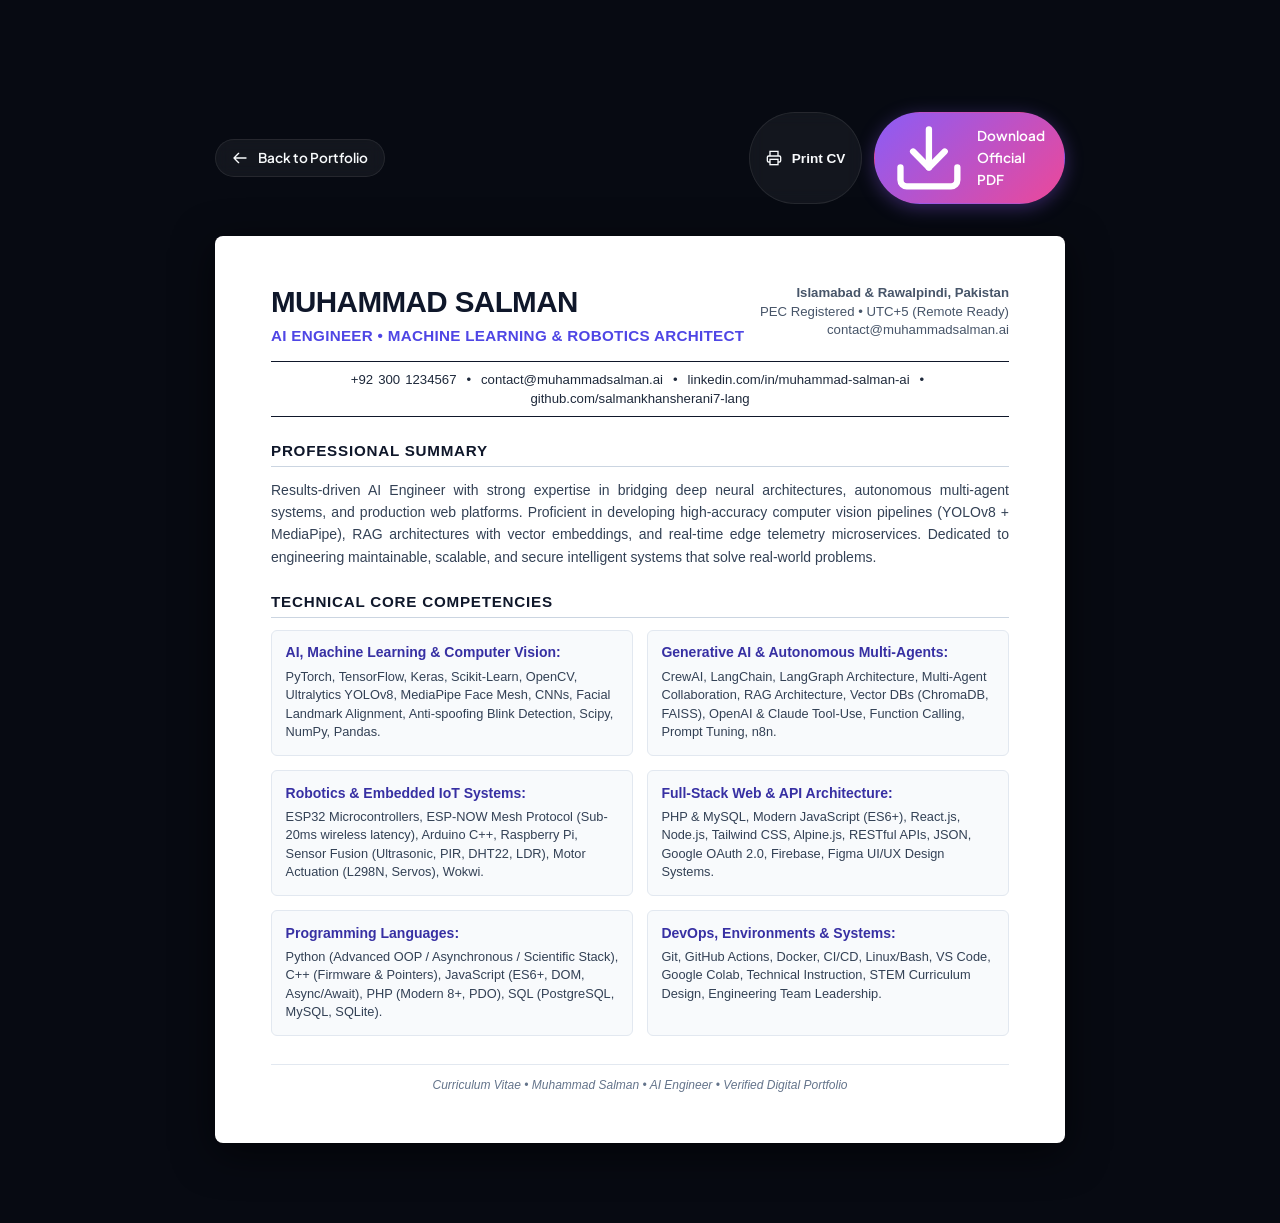
==== cv.html @ 9a52bf02 "feat: deploy static production build and enable GitHub Pages for muhammadsalman-portfolio" ====
<!DOCTYPE html>
<html lang="en">
<head>
  <meta charset="UTF-8">
  <meta name="viewport" content="width=device-width, initial-scale=1.0">
  <title>Curriculum Vitae • Muhammad Salman | AI Engineer</title>
  <meta name="description" content="Executive Curriculum Vitae of Muhammad Salman, AI Engineer specializing in Machine Learning, Generative AI Agents, and Embedded Robotics.">

  <!-- Favicon -->
  <link rel="icon" type="image/svg+xml" href="./assets/images/favicon.svg?v=1795289616">

  <!-- Google Fonts -->
  <link rel="preconnect" href="https://fonts.googleapis.com">
  <link rel="preconnect" href="https://fonts.gstatic.com" crossorigin>
  <link href="https://fonts.googleapis.com/css2?family=Plus+Jakarta+Sans:wght@400;500;600;700;800&family=JetBrains+Mono:wght@400;600&display=swap" rel="stylesheet">

  <!-- Stylesheets -->
  <link rel="stylesheet" href="./assets/css/main.css?v=1795289616">
  <link rel="stylesheet" href="./assets/css/components.css?v=1795289628">
  <link rel="stylesheet" href="./assets/css/cv.css?v=1795289616">
</head>
<body>
  <div class="cv-page-wrapper">
    <!-- Top Action Bar -->
    <div class="cv-actions-bar">
      <a href="./index.html#home" class="btn btn-secondary btn-sm">
        <svg width="16" height="16" fill="none" stroke="currentColor" stroke-width="2" viewBox="0 0 24 24">
          <path stroke-linecap="round" stroke-linejoin="round" d="M10 19l-7-7m0 0l7-7m-7 7h18"></path>
        </svg>
        <span>Back to Portfolio</span>
      </a>

      <div style="display: flex; gap: 0.75rem;">
        <button onclick="window.print()" class="btn btn-secondary btn-sm">
          <svg width="16" height="16" fill="none" stroke="currentColor" stroke-width="2" viewBox="0 0 24 24">
            <polyline points="6 9 6 2 18 2 18 9"></polyline>
            <path d="M6 18H4a2 2 0 0 1-2-2v-5a2 2 0 0 1 2-2h16a2 2 0 0 1 2 2v5a2 2 0 0 1-2 2h-2"></path>
            <rect width="12" height="8" x="6" y="14"></rect>
          </svg>
          <span>Print CV</span>
        </button>

        <a href="./assets/docs/Muhammad_Salman_CV.pdf?v=1795524690" download="Muhammad_Salman_CV.pdf" class="btn btn-primary btn-sm">
          <svg class="w-4 h-4" fill="none" stroke="currentColor" stroke-width="2" stroke-linecap="round" stroke-linejoin="round" viewBox="0 0 24 24"><path d="M21 15v4a2 2 0 0 1-2 2H5a2 2 0 0 1-2-2v-4"/><polyline points="7 10 12 15 17 10"/><line x1="12" x2="12" y1="15" y2="3"/></svg>          <span>Download Official PDF</span>
        </a>
      </div>
    </div>

    <!-- The ATS CV Document (Stops strictly at Programming Languages) -->
    <div class="cv-document">
      <!-- 1. Personal Header and Contact Details -->
      <div class="cv-header">
        <div>
          <h1 class="cv-header-name">MUHAMMAD SALMAN</h1>
          <div class="cv-header-role">AI ENGINEER • MACHINE LEARNING & ROBOTICS ARCHITECT</div>
        </div>
        <div class="cv-header-meta">
          <div><strong>Islamabad & Rawalpindi, Pakistan</strong></div>
          <div>PEC Registered • UTC+5 (Remote Ready)</div>
          <div>contact@muhammadsalman.ai</div>
        </div>
      </div>

      <!-- Contact Bar -->
      <div class="cv-contact-bar">
        +92 300 1234567 &nbsp;•&nbsp;
        contact@muhammadsalman.ai &nbsp;•&nbsp;
        linkedin.com/in/muhammad-salman-ai &nbsp;•&nbsp;
        github.com/salmankhansherani7-lang
      </div>

      <!-- 2. Professional Summary -->
      <div class="cv-section">
        <h2 class="cv-section-title">PROFESSIONAL SUMMARY</h2>
        <p class="cv-summary-text">
          Results-driven AI Engineer with strong expertise in bridging deep neural architectures, autonomous multi-agent systems, and production web platforms. Proficient in developing high-accuracy computer vision pipelines (YOLOv8 + MediaPipe), RAG architectures with vector embeddings, and real-time edge telemetry microservices. Dedicated to engineering maintainable, scalable, and secure intelligent systems that solve real-world problems.        </p>
      </div>

      <!-- 3. Technical Core Competencies (Sections 3 to 8, stopping strictly at Programming Languages) -->
      <div class="cv-section">
        <h2 class="cv-section-title">TECHNICAL CORE COMPETENCIES</h2>
        <div class="cv-competencies-grid">
          <!-- 4. AI, Machine Learning & Computer Vision -->
          <div class="cv-comp-card">
            <h3 class="cv-comp-title">AI, Machine Learning & Computer Vision:</h3>
            <p class="cv-comp-body">
              PyTorch, TensorFlow, Keras, Scikit-Learn, OpenCV, Ultralytics YOLOv8, MediaPipe Face Mesh, CNNs, Facial Landmark Alignment, Anti-spoofing Blink Detection, Scipy, NumPy, Pandas.
            </p>
          </div>

          <!-- 5. Generative AI & Autonomous Multi-Agents -->
          <div class="cv-comp-card">
            <h3 class="cv-comp-title">Generative AI & Autonomous Multi-Agents:</h3>
            <p class="cv-comp-body">
              CrewAI, LangChain, LangGraph Architecture, Multi-Agent Collaboration, RAG Architecture, Vector DBs (ChromaDB, FAISS), OpenAI & Claude Tool-Use, Function Calling, Prompt Tuning, n8n.
            </p>
          </div>

          <!-- 6. Robotics & Embedded IoT Systems -->
          <div class="cv-comp-card">
            <h3 class="cv-comp-title">Robotics & Embedded IoT Systems:</h3>
            <p class="cv-comp-body">
              ESP32 Microcontrollers, ESP-NOW Mesh Protocol (Sub-20ms wireless latency), Arduino C++, Raspberry Pi, Sensor Fusion (Ultrasonic, PIR, DHT22, LDR), Motor Actuation (L298N, Servos), Wokwi.
            </p>
          </div>

          <!-- 7. Full-Stack Web & API Architecture -->
          <div class="cv-comp-card">
            <h3 class="cv-comp-title">Full-Stack Web & API Architecture:</h3>
            <p class="cv-comp-body">
              PHP & MySQL, Modern JavaScript (ES6+), React.js, Node.js, Tailwind CSS, Alpine.js, RESTful APIs, JSON, Google OAuth 2.0, Firebase, Figma UI/UX Design Systems.
            </p>
          </div>

          <!-- 8. Programming Languages (FINAL SECTION - NO FURTHER SECTIONS) -->
          <div class="cv-comp-card">
            <h3 class="cv-comp-title">Programming Languages:</h3>
            <p class="cv-comp-body">
              Python (Advanced OOP / Asynchronous / Scientific Stack), C++ (Firmware & Pointers), JavaScript (ES6+, DOM, Async/Await), PHP (Modern 8+, PDO), SQL (PostgreSQL, MySQL, SQLite).
            </p>
          </div>

          <!-- DevOps & Systems Environment -->
          <div class="cv-comp-card">
            <h3 class="cv-comp-title">DevOps, Environments & Systems:</h3>
            <p class="cv-comp-body">
              Git, GitHub Actions, Docker, CI/CD, Linux/Bash, VS Code, Google Colab, Technical Instruction, STEM Curriculum Design, Engineering Team Leadership.
            </p>
          </div>
        </div>
      </div>

      <!-- CV Footer Notice -->
      <div class="cv-footer-notice">
        Curriculum Vitae • Muhammad Salman • AI Engineer • Verified Digital Portfolio
      </div>
    </div>
  </div>
</body>
</html>
---- assets/css/main.css ----
/**
 * Muhammad Salman - AI Engineer Portfolio
 * Main Stylesheet & Design System
 */

:root {
  /* Color Palette */
  --bg-dark: #070a12;
  --bg-surface: #0c1120;
  --bg-surface-elevated: #131b31;
  --bg-card: rgba(17, 24, 46, 0.72);
  --bg-card-hover: rgba(26, 36, 68, 0.85);

  --border-subtle: rgba(255, 255, 255, 0.08);
  --border-accent: rgba(139, 92, 246, 0.3);
  --border-glow: rgba(139, 92, 246, 0.5);

  --primary: #8b5cf6;
  --primary-light: #a78bfa;
  --primary-dark: #6d28d9;

  --accent-cyan: #06b6d4;
  --accent-cyan-light: #38bdf8;
  --accent-pink: #ec4899;
  --accent-emerald: #10b981;
  --accent-amber: #f59e0b;

  --text-main: #f8fafc;
  --text-muted: #94a3b8;
  --text-dim: #64748b;

  /* Gradients */
  --grad-primary: linear-gradient(135deg, #8b5cf6 0%, #ec4899 100%);
  --grad-cyan-purple: linear-gradient(135deg, #06b6d4 0%, #8b5cf6 100%);
  --grad-blue-violet: linear-gradient(135deg, #3b82f6 0%, #8b5cf6 100%);
  --grad-dark: linear-gradient(180deg, #070a12 0%, #0d1222 100%);
  --grad-card: linear-gradient(135deg, rgba(255, 255, 255, 0.05) 0%, rgba(255, 255, 255, 0.01) 100%);

  /* Shadows & Glows */
  --shadow-sm: 0 2px 8px rgba(0, 0, 0, 0.3);
  --shadow-md: 0 8px 24px rgba(0, 0, 0, 0.4);
  --shadow-lg: 0 16px 40px rgba(0, 0, 0, 0.6);
  --glow-purple: 0 0 30px rgba(139, 92, 246, 0.25);
  --glow-cyan: 0 0 30px rgba(6, 182, 212, 0.25);

  /* Layout */
  --container-max: 1240px;
  --header-height: 80px;
  --radius-sm: 8px;
  --radius-md: 14px;
  --radius-lg: 22px;
  --radius-full: 9999px;
  --transition: all 0.25s cubic-bezier(0.16, 1, 0.3, 1);
}

/* Base Reset */
*, *::before, *::after {
  box-sizing: border-box;
  margin: 0;
  padding: 0;
}

html {
  scroll-behavior: smooth;
  font-size: 16px;
  background-color: var(--bg-dark);
  color: var(--text-main);
  font-family: 'Plus Jakarta Sans', -apple-system, BlinkMacSystemFont, 'Segoe UI', Roboto, sans-serif;
  overflow-x: hidden;
}

body {
  background-color: var(--bg-dark);
  min-height: 100vh;
  line-height: 1.6;
  position: relative;
  overflow-x: hidden;
  color: var(--text-main);
}

/* Scrollbar */
::-webkit-scrollbar {
  width: 8px;
}
::-webkit-scrollbar-track {
  background: var(--bg-dark);
}
::-webkit-scrollbar-thumb {
  background: #1e293b;
  border-radius: 4px;
}
::-webkit-scrollbar-thumb:hover {
  background: var(--primary);
}

/* Background Neural Canvas */
#network-canvas {
  position: fixed;
  top: 0;
  left: 0;
  width: 100%;
  height: 100%;
  z-index: 0;
  pointer-events: none;
  opacity: 0.65;
}

/* Main Container Wrapper */
.main-wrapper {
  position: relative;
  z-index: 1;
}

.container {
  width: 100%;
  max-width: var(--container-max);
  margin: 0 auto;
  padding: 0 1.5rem;
}

/* Typography Helpers */
h1, h2, h3, h4, h5, h6 {
  color: var(--text-main);
  font-weight: 700;
  line-height: 1.25;
}

a {
  color: inherit;
  text-decoration: none;
  transition: var(--transition);
}

img {
  max-width: 100%;
  height: auto;
  display: block;
}

.gradient-text {
  background: var(--grad-primary);
  -webkit-background-clip: text;
  -webkit-text-fill-color: transparent;
  display: inline-block;
}

.gradient-text-cyan {
  background: var(--grad-cyan-purple);
  -webkit-background-clip: text;
  -webkit-text-fill-color: transparent;
  display: inline-block;
}

/* Section Header Component */
.section-header {
  text-align: center;
  max-width: 720px;
  margin: 0 auto 3.5rem;
}

.section-badge {
  display: inline-flex;
  align-items: center;
  gap: 0.5rem;
  padding: 0.35rem 0.9rem;
  border-radius: var(--radius-full);
  background: rgba(139, 92, 246, 0.12);
  border: 1px solid rgba(139, 92, 246, 0.3);
  color: var(--primary-light);
  font-size: 0.825rem;
  font-weight: 600;
  text-transform: uppercase;
  letter-spacing: 0.06em;
  margin-bottom: 1rem;
}

.section-title {
  font-size: 2.5rem;
  letter-spacing: -0.02em;
  margin-bottom: 1rem;
}

.section-subtitle {
  color: var(--text-muted);
  font-size: 1.05rem;
  line-height: 1.6;
}

/* Section Common Spacing */
.site-section {
  padding: 6.5rem 0;
  position: relative;
}

.site-section::after {
  content: '';
  position: absolute;
  bottom: 0;
  left: 10%;
  right: 10%;
  height: 1px;
  background: radial-gradient(circle, rgba(139, 92, 246, 0.25) 0%, rgba(255, 255, 255, 0.02) 70%, transparent 100%);
}

/* Responsive Utilities */
@media (max-width: 992px) {
  .section-title {
    font-size: 2.15rem;
  }
  .site-section {
    padding: 4.5rem 0;
  }
}

@media (max-width: 768px) {
  .section-title {
    font-size: 1.85rem;
  }
  .site-section {
    padding: 3.5rem 0;
  }
  .container {
    padding: 0 1.25rem;
  }
}
---- assets/css/components.css ----
/**
 * Muhammad Salman - AI Engineer Portfolio
 * Components Stylesheet
 */

/* ==========================================================================
   1. NAVIGATION & HEADER
   ========================================================================== */
.site-header {
  position: fixed;
  top: 0;
  left: 0;
  width: 100%;
  height: var(--header-height);
  z-index: 1000;
  transition: var(--transition);
  background: rgba(7, 10, 18, 0.7);
  backdrop-filter: blur(16px);
  -webkit-backdrop-filter: blur(16px);
  border-bottom: 1px solid var(--border-subtle);
}

.site-header.scrolled {
  background: rgba(7, 10, 18, 0.92);
  border-bottom-color: rgba(139, 92, 246, 0.2);
  box-shadow: 0 4px 20px rgba(0, 0, 0, 0.4);
}

.nav-container {
  display: flex;
  align-items: center;
  justify-content: space-between;
  height: 100%;
}

.nav-brand {
  display: flex;
  align-items: center;
  gap: 0.85rem;
}

.brand-avatar {
  width: 42px;
  height: 42px;
  border-radius: 50%;
  border: 2px solid var(--primary);
  box-shadow: 0 0 14px rgba(139, 92, 246, 0.4);
  object-fit: cover;
}

.brand-text {
  display: flex;
  flex-direction: column;
}

.brand-name {
  font-size: 1.15rem;
  font-weight: 700;
  color: var(--text-main);
  letter-spacing: -0.01em;
}

.brand-role {
  font-size: 0.75rem;
  color: var(--accent-cyan-light);
  font-family: monospace;
  font-weight: 600;
}

.nav-menu {
  display: flex;
  align-items: center;
  gap: 1.85rem;
  list-style: none;
}

.nav-link {
  font-size: 0.925rem;
  font-weight: 500;
  color: var(--text-muted);
  position: relative;
  padding: 0.4rem 0;
}

.nav-link:hover,
.nav-link.active {
  color: #ffffff;
}

.nav-link::after {
  content: '';
  position: absolute;
  bottom: 0;
  left: 0;
  width: 0;
  height: 2px;
  background: var(--grad-primary);
  transition: var(--transition);
  border-radius: 2px;
}

.nav-link:hover::after,
.nav-link.active::after {
  width: 100%;
}

.nav-actions {
  display: flex;
  align-items: center;
  gap: 1rem;
}

.nav-cv-btn {
  display: inline-flex;
  align-items: center;
  gap: 0.45rem;
  padding: 0.45rem 1.1rem;
  border-radius: var(--radius-full);
  background: rgba(139, 92, 246, 0.15);
  border: 1px solid var(--primary);
  color: #ffffff;
  font-size: 0.875rem;
  font-weight: 600;
  box-shadow: 0 0 15px rgba(139, 92, 246, 0.2);
}

.nav-cv-btn:hover {
  background: var(--primary);
  box-shadow: 0 0 20px rgba(139, 92, 246, 0.5);
  transform: translateY(-1px);
}

.nav-toggle {
  display: none;
  background: none;
  border: none;
  color: var(--text-main);
  cursor: pointer;
  padding: 0.5rem;
}

/* ==========================================================================
   2. BUTTONS & PILLS
   ========================================================================== */
.btn {
  display: inline-flex;
  align-items: center;
  justify-content: center;
  gap: 0.6rem;
  font-size: 0.95rem;
  font-weight: 600;
  padding: 0.75rem 1.6rem;
  border-radius: var(--radius-full);
  cursor: pointer;
  border: 1px solid transparent;
  transition: var(--transition);
  text-decoration: none;
}

.btn-primary {
  background: var(--grad-primary);
  color: #ffffff;
  box-shadow: 0 4px 18px rgba(139, 92, 246, 0.35);
}

.btn-primary:hover {
  box-shadow: 0 6px 26px rgba(236, 72, 153, 0.5);
  transform: translateY(-2px);
}

.btn-secondary {
  background: rgba(255, 255, 255, 0.05);
  border: 1px solid var(--border-subtle);
  color: var(--text-main);
  backdrop-filter: blur(8px);
}

.btn-secondary:hover {
  background: rgba(255, 255, 255, 0.1);
  border-color: rgba(255, 255, 255, 0.2);
  color: #ffffff;
  transform: translateY(-2px);
}

.btn-outline {
  background: transparent;
  border: 1px solid var(--border-accent);
  color: var(--primary-light);
}

.btn-outline:hover {
  background: rgba(139, 92, 246, 0.15);
  border-color: var(--primary);
  color: #ffffff;
  transform: translateY(-2px);
}

.btn-sm {
  font-size: 0.85rem;
  padding: 0.45rem 1rem;
}

/* ==========================================================================
   3. GLASSMORPHISM CARDS
   ========================================================================== */
.glass-card {
  background: var(--bg-card);
  backdrop-filter: blur(16px);
  -webkit-backdrop-filter: blur(16px);
  border: 1px solid var(--border-subtle);
  border-radius: var(--radius-lg);
  box-shadow: var(--shadow-md);
  position: relative;
  overflow: hidden;
  transition: var(--transition);
}

.glass-card::before {
  content: '';
  position: absolute;
  top: 0;
  left: 0;
  right: 0;
  height: 1px;
  background: linear-gradient(90deg, transparent, rgba(255, 255, 255, 0.15), transparent);
}

.glass-card-hover:hover {
  background: var(--bg-card-hover);
  border-color: var(--border-accent);
  transform: translateY(-4px);
  box-shadow: 0 12px 30px rgba(0, 0, 0, 0.5), var(--glow-purple);
}

/* ==========================================================================
   4. HERO SECTION
   ========================================================================== */
.hero-section {
  min-height: 100vh;
  padding-top: calc(var(--header-height) + 2rem);
  padding-bottom: 5rem;
  display: flex;
  align-items: center;
  position: relative;
}

.hero-grid {
  display: grid;
  grid-template-columns: 1.15fr 0.85fr;
  gap: 3.5rem;
  align-items: center;
}

.hero-status-pill {
  display: inline-flex;
  align-items: center;
  gap: 0.5rem;
  padding: 0.4rem 1rem;
  border-radius: var(--radius-full);
  background: rgba(16, 185, 129, 0.1);
  border: 1px solid rgba(16, 185, 129, 0.25);
  color: #34d399;
  font-size: 0.85rem;
  font-weight: 600;
  margin-bottom: 1.5rem;
}

.status-dot-pulse {
  width: 8px;
  height: 8px;
  border-radius: 50%;
  background: #10b981;
  box-shadow: 0 0 10px #10b981;
  animation: pulseGreen 2s infinite;
}

@keyframes pulseGreen {
  0% { transform: scale(0.95); box-shadow: 0 0 0 0 rgba(16, 185, 129, 0.7); }
  70% { transform: scale(1); box-shadow: 0 0 0 8px rgba(16, 185, 129, 0); }
  100% { transform: scale(0.95); box-shadow: 0 0 0 0 rgba(16, 185, 129, 0); }
}

.hero-name {
  font-size: 3.75rem;
  font-weight: 800;
  letter-spacing: -0.03em;
  line-height: 1.1;
  margin-bottom: 0.8rem;
}

.hero-typed-wrapper {
  display: flex;
  align-items: center;
  gap: 0.4rem;
  font-size: 1.75rem;
  font-weight: 700;
  color: var(--primary-light);
  min-height: 2.4rem;
  margin-bottom: 1.25rem;
}

.typed-cursor {
  display: inline-block;
  width: 3px;
  height: 1.5rem;
  background: var(--accent-pink);
  animation: blink 1s infinite;
}

@keyframes blink {
  0%, 100% { opacity: 1; }
  50% { opacity: 0; }
}

.hero-bio {
  color: var(--text-muted);
  font-size: 1.1rem;
  line-height: 1.7;
  margin-bottom: 2rem;
  max-width: 600px;
}

.hero-socials {
  display: flex;
  align-items: center;
  gap: 1rem;
  margin-bottom: 2.25rem;
}

.social-icon-btn {
  width: 42px;
  height: 42px;
  border-radius: var(--radius-sm);
  background: rgba(255, 255, 255, 0.04);
  border: 1px solid var(--border-subtle);
  display: flex;
  align-items: center;
  justify-content: center;
  color: var(--text-muted);
  transition: var(--transition);
}

.social-icon-btn:hover {
  background: rgba(139, 92, 246, 0.2);
  border-color: var(--primary);
  color: #ffffff;
  transform: translateY(-3px);
  box-shadow: 0 6px 16px rgba(139, 92, 246, 0.3);
}

.hero-buttons {
  display: flex;
  align-items: center;
  flex-wrap: wrap;
  gap: 1rem;
}

/* Hero Right: Avatar Frame & Orbiting Tech Tags */
.hero-avatar-area {
  display: flex;
  flex-direction: column;
  align-items: center;
  justify-content: center;
  position: relative;
}

.hero-avatar-wrapper {
  position: relative;
  width: 320px;
  height: 320px;
  border-radius: 50%;
  padding: 8px;
  background: linear-gradient(135deg, #8b5cf6, #ec4899, #06b6d4);
  box-shadow: 0 0 50px rgba(139, 92, 246, 0.35);
  animation: rotateGrad 12s linear infinite;
}

@keyframes rotateGrad {
  0% { filter: hue-rotate(0deg); }
  100% { filter: hue-rotate(360deg); }
}

.hero-avatar-inner {
  width: 100%;
  height: 100%;
  border-radius: 50%;
  overflow: hidden;
  background: var(--bg-dark);
  position: relative;
}

.hero-avatar-img {
  width: 100%;
  height: 100%;
  object-fit: cover;
  transition: transform 0.5s ease;
}

.hero-avatar-wrapper:hover .hero-avatar-img {
  transform: scale(1.05);
}

/* Floating Tech Pills Orbiting Avatar */
.floating-tag {
  position: absolute;
  display: flex;
  align-items: center;
  gap: 0.65rem;
  padding: 0.55rem 1rem;
  border-radius: var(--radius-full);
  background: rgba(15, 23, 42, 0.88);
  backdrop-filter: blur(12px);
  border: 1px solid var(--border-subtle);
  box-shadow: 0 8px 24px rgba(0, 0, 0, 0.4);
  z-index: 2;
  transition: var(--transition);
  animation: floatAnim 4s ease-in-out infinite alternate;
}

.floating-tag:hover {
  transform: scale(1.08) translateY(-4px);
  border-color: var(--primary);
  box-shadow: 0 12px 28px rgba(139, 92, 246, 0.4);
}

.floating-tag.tag-top-left {
  top: 10px;
  left: -20px;
  animation-delay: 0s;
}

.floating-tag.tag-top-right {
  top: 25px;
  right: -30px;
  animation-delay: 1s;
}

.floating-tag.tag-bottom-left {
  bottom: 25px;
  left: -25px;
  animation-delay: 2s;
}

.floating-tag.tag-bottom-right {
  bottom: 10px;
  right: -20px;
  animation-delay: 1.5s;
}

@keyframes floatAnim {
  0% { transform: translateY(0); }
  100% { transform: translateY(-8px); }
}

.tag-badge {
  font-size: 0.7rem;
  font-weight: 700;
  text-transform: uppercase;
  padding: 0.15rem 0.5rem;
  border-radius: 4px;
}

.tag-badge.ai-ml { background: rgba(139, 92, 246, 0.2); color: #c084fc; border: 1px solid rgba(139, 92, 246, 0.4); }
.tag-badge.hardware { background: rgba(245, 158, 11, 0.2); color: #fbbf24; border: 1px solid rgba(245, 158, 11, 0.4); }
.tag-badge.full-stack { background: rgba(6, 182, 212, 0.2); color: #38bdf8; border: 1px solid rgba(6, 182, 212, 0.4); }
.tag-badge.gen-ai { background: rgba(236, 72, 153, 0.2); color: #f472b6; border: 1px solid rgba(236, 72, 153, 0.4); }

.tag-title {
  font-size: 0.825rem;
  font-weight: 600;
  color: var(--text-main);
}

/* Hero Stats Grid (Below Avatar / Hero) */
.hero-stats-grid {
  display: grid;
  grid-template-columns: repeat(2, 1fr);
  gap: 1.25rem;
  margin-top: 2.5rem;
  width: 100%;
}

.hero-stat-card {
  background: var(--bg-card);
  backdrop-filter: blur(14px);
  border: 1px solid var(--border-subtle);
  border-radius: var(--radius-md);
  padding: 1.25rem 1rem;
  text-align: center;
  transition: var(--transition);
}

.hero-stat-card:hover {
  background: var(--bg-card-hover);
  border-color: var(--border-accent);
  transform: translateY(-3px);
  box-shadow: 0 8px 24px rgba(0, 0, 0, 0.4), var(--glow-purple);
}

.stat-number {
  font-size: 2rem;
  font-weight: 800;
  background: var(--grad-primary);
  -webkit-background-clip: text;
  -webkit-text-fill-color: transparent;
  line-height: 1.1;
  margin-bottom: 0.35rem;
}

.stat-label {
  font-size: 0.75rem;
  font-weight: 600;
  text-transform: uppercase;
  color: var(--text-muted);
  letter-spacing: 0.05em;
}

/* ==========================================================================
   5. ABOUT SECTION (Inspired by Screenshot 2)
   ========================================================================== */
.about-grid {
  display: grid;
  grid-template-columns: 380px 1fr;
  gap: 3.5rem;
  align-items: start;
}

.about-card {
  padding: 1.75rem;
  text-align: center;
}

.about-card-photo-wrapper {
  width: 100%;
  height: 240px;
  border-radius: var(--radius-md);
  overflow: hidden;
  margin-bottom: 1.5rem;
  border: 2px solid rgba(139, 92, 246, 0.4);
  position: relative;
}

.about-card-photo {
  width: 100%;
  height: 100%;
  object-fit: cover;
}

.about-card-name-overlay {
  position: absolute;
  bottom: 0;
  left: 0;
  right: 0;
  padding: 1rem 0.5rem 0.5rem;
  background: linear-gradient(0deg, rgba(7, 10, 18, 0.95) 0%, transparent 100%);
}

.about-card-role-title {
  font-size: 0.75rem;
  text-transform: uppercase;
  letter-spacing: 0.06em;
  color: var(--primary-light);
  font-weight: 700;
}

.about-card-name {
  font-size: 1.35rem;
  font-weight: 800;
  color: #ffffff;
}

.about-pills-row {
  display: grid;
  grid-template-columns: 1fr 1fr;
  gap: 0.75rem;
  margin-bottom: 1.25rem;
}

.about-pill-box {
  background: rgba(255, 255, 255, 0.03);
  border: 1px solid var(--border-subtle);
  border-radius: var(--radius-sm);
  padding: 0.65rem 0.5rem;
  text-align: center;
}

.about-pill-label {
  font-size: 0.7rem;
  color: var(--text-dim);
  text-transform: uppercase;
  margin-bottom: 0.2rem;
}

.about-pill-val {
  font-size: 0.85rem;
  font-weight: 700;
  color: var(--primary-light);
}

.about-pill-val.open {
  color: #34d399;
}

.about-info-list {
  display: flex;
  flex-direction: column;
  gap: 0.75rem;
  text-align: left;
  margin-bottom: 1.5rem;
}

.about-info-item {
  display: flex;
  justify-content: space-between;
  align-items: center;
  padding: 0.7rem 0.9rem;
  border-radius: var(--radius-sm);
  background: rgba(255, 255, 255, 0.02);
  border: 1px solid var(--border-subtle);
  font-size: 0.85rem;
}

.about-info-key {
  color: var(--text-muted);
  font-weight: 500;
}

.about-info-value {
  color: var(--text-main);
  font-weight: 600;
  text-align: right;
}

.about-cv-action-btn {
  width: 100%;
  display: flex;
  align-items: center;
  justify-content: center;
  gap: 0.5rem;
  padding: 0.8rem 1rem;
  border-radius: var(--radius-md);
  background: rgba(139, 92, 246, 0.15);
  border: 1px solid var(--primary);
  color: #ffffff;
  font-weight: 600;
  font-size: 0.9rem;
  transition: var(--transition);
}

.about-cv-action-btn:hover {
  background: var(--primary);
  box-shadow: 0 0 20px rgba(139, 92, 246, 0.4);
}

/* About Right Narrative */
.about-narrative {
  display: flex;
  flex-direction: column;
  gap: 1.5rem;
}

.about-lead {
  font-size: 1.25rem;
  font-weight: 600;
  color: #ffffff;
  line-height: 1.6;
}

.about-desc {
  color: var(--text-muted);
  font-size: 1.025rem;
  line-height: 1.8;
}

.about-highlights-grid {
  display: grid;
  grid-template-columns: repeat(2, 1fr);
  gap: 1.25rem;
  margin-top: 1rem;
}

.about-highlight-card {
  padding: 1.25rem;
  display: flex;
  align-items: flex-start;
  gap: 1rem;
}

.highlight-icon-wrap {
  width: 44px;
  height: 44px;
  border-radius: var(--radius-sm);
  background: rgba(139, 92, 246, 0.15);
  color: var(--primary-light);
  display: flex;
  align-items: center;
  justify-content: center;
  flex-shrink: 0;
}

.highlight-title {
  font-size: 1rem;
  font-weight: 700;
  margin-bottom: 0.35rem;
}

.highlight-desc {
  font-size: 0.85rem;
  color: var(--text-muted);
  line-height: 1.5;
}

/* ==========================================================================
   6. SKILLS SECTION (Inspired by Screenshot 3)
   ========================================================================== */
.skills-grid {
  display: grid;
  grid-template-columns: repeat(3, 1fr);
  gap: 1.75rem;
}

.skill-category-card {
  padding: 1.75rem;
  display: flex;
  flex-direction: column;
}

.category-card-header {
  display: flex;
  align-items: center;
  justify-content: space-between;
  margin-bottom: 1.5rem;
  padding-bottom: 1.25rem;
  border-bottom: 1px solid var(--border-subtle);
}

.cat-header-left {
  display: flex;
  align-items: center;
  gap: 0.85rem;
}

.cat-icon-wrap {
  width: 48px;
  height: 48px;
  border-radius: var(--radius-md);
  display: flex;
  align-items: center;
  justify-content: center;
}

.cat-icon-wrap.ai-ml { background: rgba(139, 92, 246, 0.18); color: #c084fc; }
.cat-icon-wrap.gen-ai { background: rgba(236, 72, 153, 0.18); color: #f472b6; }
.cat-icon-wrap.robotics { background: rgba(245, 158, 11, 0.18); color: #fbbf24; }
.cat-icon-wrap.web { background: rgba(6, 182, 212, 0.18); color: #38bdf8; }
.cat-icon-wrap.prog { background: rgba(59, 130, 246, 0.18); color: #60a5fa; }
.cat-icon-wrap.devops { background: rgba(16, 185, 129, 0.18); color: #34d399; }

.cat-title-block h3 {
  font-size: 1.1rem;
  font-weight: 700;
  margin-bottom: 0.2rem;
}

.cat-status-badge {
  font-size: 0.725rem;
  font-weight: 600;
  color: var(--accent-cyan-light);
  display: flex;
  align-items: center;
  gap: 0.35rem;
}

.cat-count-badge {
  padding: 0.25rem 0.65rem;
  border-radius: var(--radius-full);
  background: rgba(255, 255, 255, 0.05);
  border: 1px solid var(--border-subtle);
  font-size: 0.75rem;
  font-weight: 600;
  color: var(--text-muted);
}

.category-skills-list {
  display: flex;
  flex-direction: column;
  gap: 0.85rem;
}

.skill-row {
  display: flex;
  align-items: center;
  justify-content: space-between;
  padding: 0.75rem 0.9rem;
  background: rgba(255, 255, 255, 0.02);
  border: 1px solid rgba(255, 255, 255, 0.04);
  border-radius: var(--radius-sm);
  transition: var(--transition);
}

.skill-row:hover {
  background: rgba(255, 255, 255, 0.06);
  border-color: rgba(139, 92, 246, 0.25);
  transform: translateX(4px);
}

.skill-meta {
  display: flex;
  flex-direction: column;
  gap: 0.15rem;
}

.skill-name {
  font-size: 0.885rem;
  font-weight: 600;
  color: var(--text-main);
}

.skill-desc {
  font-size: 0.725rem;
  color: var(--text-dim);
}

.skill-pill {
  font-size: 0.725rem;
  font-weight: 700;
  padding: 0.25rem 0.65rem;
  border-radius: var(--radius-full);
  text-transform: capitalize;
}

.skill-pill.mastery { background: rgba(59, 130, 246, 0.15); color: #60a5fa; border: 1px solid rgba(59, 130, 246, 0.3); }
.skill-pill.expert { background: rgba(139, 92, 246, 0.15); color: #c084fc; border: 1px solid rgba(139, 92, 246, 0.3); }
.skill-pill.production { background: rgba(16, 185, 129, 0.15); color: #34d399; border: 1px solid rgba(16, 185, 129, 0.3); }
.skill-pill.advanced { background: rgba(245, 158, 11, 0.15); color: #fbbf24; border: 1px solid rgba(245, 158, 11, 0.3); }
.skill-pill.firmware-pro { background: rgba(6, 182, 212, 0.15); color: #38bdf8; border: 1px solid rgba(6, 182, 212, 0.3); }
.skill-pill.core-expert { background: rgba(236, 72, 153, 0.15); color: #f472b6; border: 1px solid rgba(236, 72, 153, 0.3); }
.skill-pill.backend-pro { background: rgba(168, 85, 247, 0.15); color: #d8b4fe; border: 1px solid rgba(168, 85, 247, 0.3); }
.skill-pill.cloud-ready { background: rgba(249, 115, 22, 0.15); color: #fb923c; border: 1px solid rgba(249, 115, 22, 0.3); }

/* ==========================================================================
   7. PORTFOLIO SECTION (Inspired by Screenshot 5)
   ========================================================================== */
.portfolio-filters {
  display: flex;
  align-items: center;
  justify-content: center;
  flex-wrap: wrap;
  gap: 0.75rem;
  margin-bottom: 3rem;
}

.filter-btn {
  padding: 0.55rem 1.25rem;
  border-radius: var(--radius-full);
  background: rgba(255, 255, 255, 0.04);
  border: 1px solid var(--border-subtle);
  color: var(--text-muted);
  font-size: 0.875rem;
  font-weight: 600;
  cursor: pointer;
  transition: var(--transition);
}

.filter-btn:hover {
  color: #ffffff;
  background: rgba(255, 255, 255, 0.08);
}

.filter-btn.active {
  background: var(--grad-primary);
  border-color: transparent;
  color: #ffffff;
  box-shadow: 0 4px 18px rgba(139, 92, 246, 0.35);
}

.projects-grid {
  display: grid;
  grid-template-columns: repeat(4, 1fr);
  gap: 1.5rem;
}

.project-card {
  display: flex;
  flex-direction: column;
  overflow: hidden;
  height: 100%;
}

.project-thumbnail-wrapper {
  position: relative;
  width: 100%;
  height: 180px;
  overflow: hidden;
  background: #090d16;
}

.project-thumbnail {
  width: 100%;
  height: 100%;
  object-fit: cover;
  transition: transform 0.4s ease;
}

.project-card:hover .project-thumbnail {
  transform: scale(1.06);
}

.project-badge-overlay {
  position: absolute;
  top: 12px;
  left: 12px;
  padding: 0.25rem 0.65rem;
  border-radius: 4px;
  background: rgba(15, 23, 42, 0.85);
  backdrop-filter: blur(8px);
  border: 1px solid rgba(255, 255, 255, 0.1);
  font-size: 0.65rem;
  font-weight: 800;
  text-transform: uppercase;
  letter-spacing: 0.06em;
  color: var(--primary-light);
}

.project-content {
  padding: 1.25rem;
  display: flex;
  flex-direction: column;
  flex-grow: 1;
}

.project-title {
  font-size: 1.05rem;
  font-weight: 700;
  margin-bottom: 0.6rem;
  color: #ffffff;
  line-height: 1.35;
}

.project-desc {
  font-size: 0.825rem;
  color: var(--text-muted);
  line-height: 1.55;
  margin-bottom: 1rem;
  flex-grow: 1;
}

.project-tags {
  display: flex;
  flex-wrap: wrap;
  gap: 0.4rem;
  margin-bottom: 1.25rem;
}

.tag-pill {
  font-size: 0.7rem;
  font-weight: 600;
  padding: 0.18rem 0.5rem;
  border-radius: 4px;
  background: rgba(139, 92, 246, 0.12);
  color: var(--primary-light);
  border: 1px solid rgba(139, 92, 246, 0.25);
}

.project-footer {
  display: flex;
  align-items: center;
  justify-content: space-between;
  padding-top: 0.85rem;
  border-top: 1px solid var(--border-subtle);
  margin-top: auto;
}

.project-domain {
  font-size: 0.75rem;
  color: var(--text-dim);
  font-weight: 500;
}

.project-details-btn {
  display: inline-flex;
  align-items: center;
  gap: 0.35rem;
  font-size: 0.8rem;
  font-weight: 600;
  color: #ffffff;
  padding: 0.35rem 0.75rem;
  border-radius: var(--radius-sm);
  background: var(--primary);
  border: none;
  cursor: pointer;
  transition: var(--transition);
}

.project-details-btn:hover {
  background: var(--primary-light);
  transform: translateX(2px);
}

/* ==========================================================================
   8. EXPERIENCE & TIMELINE
   ========================================================================== */
.experience-layout {
  display: grid;
  grid-template-columns: 1fr 1fr;
  gap: 3.5rem;
}

.timeline {
  position: relative;
  padding-left: 2rem;
}

.timeline::before {
  content: '';
  position: absolute;
  top: 8px;
  bottom: 8px;
  left: 6px;
  width: 2px;
  background: linear-gradient(180deg, var(--primary) 0%, rgba(255, 255, 255, 0.05) 100%);
}

.timeline-item {
  position: relative;
  margin-bottom: 2.5rem;
}

.timeline-item:last-child {
  margin-bottom: 0;
}

.timeline-dot {
  position: absolute;
  top: 6px;
  left: -2rem;
  width: 14px;
  height: 14px;
  border-radius: 50%;
  background: var(--primary);
  border: 3px solid var(--bg-dark);
  box-shadow: 0 0 10px var(--primary);
}

.timeline-content {
  padding: 1.5rem;
}

.timeline-header {
  display: flex;
  justify-content: space-between;
  align-items: flex-start;
  flex-wrap: wrap;
  gap: 0.5rem;
  margin-bottom: 0.75rem;
}

.timeline-role {
  font-size: 1.15rem;
  font-weight: 700;
  color: #ffffff;
}

.timeline-company {
  font-size: 0.9rem;
  color: var(--accent-cyan-light);
  font-weight: 600;
}

.timeline-date-chip {
  font-size: 0.75rem;
  font-weight: 600;
  padding: 0.2rem 0.6rem;
  border-radius: var(--radius-full);
  background: rgba(139, 92, 246, 0.15);
  color: var(--primary-light);
  border: 1px solid rgba(139, 92, 246, 0.3);
}

.timeline-desc {
  font-size: 0.885rem;
  color: var(--text-muted);
  line-height: 1.6;
  margin-bottom: 1rem;
}

.timeline-stack {
  display: flex;
  flex-wrap: wrap;
  gap: 0.4rem;
}

/* ==========================================================================
   9. CERTIFICATIONS & SERVICES
   ========================================================================== */
.certifications-grid {
  display: grid;
  grid-template-columns: repeat(3, 1fr);
  gap: 1.5rem;
}

.cert-card {
  padding: 1.5rem;
  display: flex;
  flex-direction: column;
}

.cert-header {
  display: flex;
  justify-content: space-between;
  align-items: flex-start;
  margin-bottom: 1rem;
}

.cert-icon {
  width: 44px;
  height: 44px;
  border-radius: var(--radius-md);
  background: rgba(139, 92, 246, 0.15);
  color: var(--primary-light);
  display: flex;
  align-items: center;
  justify-content: center;
}

.cert-year {
  font-size: 0.75rem;
  font-weight: 700;
  padding: 0.2rem 0.6rem;
  border-radius: var(--radius-full);
  background: rgba(255, 255, 255, 0.05);
  color: var(--text-muted);
}

.cert-title {
  font-size: 1.05rem;
  font-weight: 700;
  margin-bottom: 0.4rem;
  color: #ffffff;
}

.cert-issuer {
  font-size: 0.85rem;
  color: var(--text-muted);
  margin-bottom: 1.25rem;
  flex-grow: 1;
}

.cert-footer {
  display: flex;
  justify-content: space-between;
  align-items: center;
  padding-top: 1rem;
  border-top: 1px solid var(--border-subtle);
}

.cert-id {
  font-size: 0.725rem;
  font-family: monospace;
  color: var(--text-dim);
}

/* Services Grid */
.services-grid {
  display: grid;
  grid-template-columns: repeat(3, 1fr);
  gap: 1.75rem;
}

.service-card {
  padding: 2rem 1.75rem;
  display: flex;
  flex-direction: column;
}

.service-icon-box {
  width: 52px;
  height: 52px;
  border-radius: var(--radius-md);
  background: rgba(139, 92, 246, 0.15);
  color: var(--primary-light);
  display: flex;
  align-items: center;
  justify-content: center;
  margin-bottom: 1.5rem;
}

.service-title {
  font-size: 1.2rem;
  font-weight: 700;
  margin-bottom: 0.75rem;
  color: #ffffff;
}

.service-desc {
  font-size: 0.885rem;
  color: var(--text-muted);
  line-height: 1.6;
  margin-bottom: 1.5rem;
  flex-grow: 1;
}

.service-deliverables {
  list-style: none;
  display: flex;
  flex-direction: column;
  gap: 0.5rem;
  padding-top: 1.25rem;
  border-top: 1px solid var(--border-subtle);
}

.service-deliverable-item {
  display: flex;
  align-items: center;
  gap: 0.5rem;
  font-size: 0.8rem;
  color: var(--text-main);
}

.service-deliverable-item svg {
  color: #10b981;
  flex-shrink: 0;
}

/* ==========================================================================
   10. CONTACT SECTION
   ========================================================================== */
.contact-grid {
  display: grid;
  grid-template-columns: 1fr 1.35fr;
  gap: 3.5rem;
  align-items: start;
}

.contact-info-panel {
  display: flex;
  flex-direction: column;
  gap: 1.5rem;
}

.contact-info-card {
  padding: 1.5rem;
  display: flex;
  align-items: center;
  gap: 1.25rem;
}

.contact-icon-box {
  width: 48px;
  height: 48px;
  border-radius: var(--radius-md);
  background: rgba(139, 92, 246, 0.15);
  color: var(--primary-light);
  display: flex;
  align-items: center;
  justify-content: center;
  flex-shrink: 0;
}

.contact-card-label {
  font-size: 0.75rem;
  color: var(--text-dim);
  text-transform: uppercase;
  margin-bottom: 0.2rem;
}

.contact-card-value {
  font-size: 1rem;
  font-weight: 600;
  color: var(--text-main);
}

.contact-form-panel {
  padding: 2.25rem;
}

.contact-form {
  display: flex;
  flex-direction: column;
  gap: 1.5rem;
}

.form-group {
  display: flex;
  flex-direction: column;
  gap: 0.5rem;
}

.form-row {
  display: grid;
  grid-template-columns: 1fr 1fr;
  gap: 1.25rem;
}

.form-label {
  font-size: 0.85rem;
  font-weight: 600;
  color: var(--text-main);
}

.form-control {
  width: 100%;
  padding: 0.85rem 1.15rem;
  border-radius: var(--radius-sm);
  background: rgba(255, 255, 255, 0.04);
  border: 1px solid var(--border-subtle);
  color: #ffffff;
  font-size: 0.95rem;
  font-family: inherit;
  transition: var(--transition);
}

.form-control:focus {
  outline: none;
  border-color: var(--primary);
  background: rgba(255, 255, 255, 0.07);
  box-shadow: 0 0 15px rgba(139, 92, 246, 0.25);
}

textarea.form-control {
  min-height: 140px;
  resize: vertical;
}

.form-alert {
  padding: 1rem 1.25rem;
  border-radius: var(--radius-sm);
  font-size: 0.9rem;
  display: flex;
  align-items: center;
  gap: 0.75rem;
}

.form-alert.success {
  background: rgba(16, 185, 129, 0.15);
  border: 1px solid rgba(16, 185, 129, 0.4);
  color: #6ee7b7;
}

.form-alert.error {
  background: rgba(239, 68, 68, 0.15);
  border: 1px solid rgba(239, 68, 68, 0.4);
  color: #fca5a5;
}

/* ==========================================================================
   11. FOOTER
   ========================================================================== */
.site-footer {
  background: #05070d;
  border-top: 1px solid var(--border-subtle);
  padding: 4.5rem 0 2.5rem;
  position: relative;
  z-index: 10;
}

.footer-top {
  display: grid;
  grid-template-columns: 2fr 1fr 1fr;
  gap: 3.5rem;
  margin-bottom: 3.5rem;
}

.footer-brand h3 {
  font-size: 1.4rem;
  margin-bottom: 0.5rem;
}

.footer-tagline {
  color: var(--text-muted);
  font-size: 0.925rem;
  line-height: 1.6;
  max-width: 420px;
  margin-bottom: 1.5rem;
}

.footer-col-title {
  font-size: 1rem;
  font-weight: 700;
  margin-bottom: 1.25rem;
  color: #ffffff;
}

.footer-links {
  list-style: none;
  display: flex;
  flex-direction: column;
  gap: 0.65rem;
}

.footer-link {
  font-size: 0.9rem;
  color: var(--text-muted);
}

.footer-link:hover {
  color: var(--primary-light);
  transform: translateX(3px);
}

.footer-bottom {
  display: flex;
  align-items: center;
  justify-content: space-between;
  padding-top: 2rem;
  border-top: 1px solid var(--border-subtle);
  font-size: 0.85rem;
  color: var(--text-dim);
}

.back-to-top-btn {
  width: 40px;
  height: 40px;
  border-radius: var(--radius-sm);
  background: rgba(255, 255, 255, 0.05);
  border: 1px solid var(--border-subtle);
  color: var(--text-muted);
  display: flex;
  align-items: center;
  justify-content: center;
  cursor: pointer;
  transition: var(--transition);
}

.back-to-top-btn:hover {
  background: var(--primary);
  color: #ffffff;
}

/* ==========================================================================
   12. MODAL COMPONENT (PROJECT DETAILS)
   ========================================================================== */
.modal-overlay {
  position: fixed;
  top: 0;
  left: 0;
  width: 100%;
  height: 100%;
  background: rgba(3, 5, 10, 0.85);
  backdrop-filter: blur(10px);
  -webkit-backdrop-filter: blur(10px);
  z-index: 2000;
  display: flex;
  align-items: center;
  justify-content: center;
  padding: 1.5rem;
  opacity: 0;
  visibility: hidden;
  transition: opacity 0.3s ease, visibility 0.3s ease;
}

.modal-overlay.open {
  opacity: 1;
  visibility: visible;
}

.modal-container {
  width: 100%;
  max-width: 820px;
  max-height: 90vh;
  overflow-y: auto;
  padding: 2.25rem;
  position: relative;
  transform: scale(0.95);
  transition: transform 0.3s ease;
}

.modal-overlay.open .modal-container {
  transform: scale(1);
}

.modal-close-btn {
  position: absolute;
  top: 1.5rem;
  right: 1.5rem;
  width: 36px;
  height: 36px;
  border-radius: 50%;
  background: rgba(255, 255, 255, 0.08);
  border: 1px solid var(--border-subtle);
  color: var(--text-muted);
  display: flex;
  align-items: center;
  justify-content: center;
  cursor: pointer;
  transition: var(--transition);
}

.modal-close-btn:hover {
  background: rgba(239, 68, 68, 0.2);
  color: #ef4444;
  border-color: #ef4444;
}

/* ==========================================================================
   13. RESPONSIVE BREAKPOINTS
   ========================================================================== */
@media (max-width: 1200px) {
  .projects-grid {
    grid-template-columns: repeat(3, 1fr);
  }
}

@media (max-width: 992px) {
  .hero-grid {
    grid-template-columns: 1fr;
    text-align: center;
  }
  .hero-name {
    font-size: 3rem;
  }
  .hero-typed-wrapper {
    justify-content: center;
  }
  .hero-bio {
    margin: 0 auto 2rem;
  }
  .hero-socials {
    justify-content: center;
  }
  .hero-buttons {
    justify-content: center;
  }
  .hero-avatar-area {
    margin-top: 3rem;
  }
  .about-grid {
    grid-template-columns: 1fr;
  }
  .about-card {
    max-width: 420px;
    margin: 0 auto;
  }
  .skills-grid {
    grid-template-columns: repeat(2, 1fr);
  }
  .projects-grid {
    grid-template-columns: repeat(2, 1fr);
  }
  .experience-layout {
    grid-template-columns: 1fr;
  }
  .certifications-grid {
    grid-template-columns: repeat(2, 1fr);
  }
  .services-grid {
    grid-template-columns: repeat(2, 1fr);
  }
  .contact-grid {
    grid-template-columns: 1fr;
  }
  .footer-top {
    grid-template-columns: 1fr;
    gap: 2rem;
  }
}

@media (max-width: 768px) {
  .nav-menu {
    position: fixed;
    top: var(--header-height);
    left: 0;
    width: 100%;
    background: rgba(7, 10, 18, 0.98);
    backdrop-filter: blur(20px);
    flex-direction: column;
    padding: 2rem;
    gap: 1.5rem;
    border-bottom: 1px solid var(--border-subtle);
    transform: translateY(-150%);
    transition: transform 0.3s ease;
  }
  .nav-menu.active {
    transform: translateY(0);
  }
  .nav-toggle {
    display: block;
  }
  .skills-grid {
    grid-template-columns: 1fr;
  }
  .projects-grid {
    grid-template-columns: 1fr;
  }
  .certifications-grid {
    grid-template-columns: 1fr;
  }
  .services-grid {
    grid-template-columns: 1fr;
  }
  .form-row {
    grid-template-columns: 1fr;
  }
  .about-highlights-grid {
    grid-template-columns: 1fr;
  }
}
---- assets/css/cv.css ----
/**
 * CV Stylesheet & Print Media
 * Muhammad Salman - AI Engineer
 */

.cv-page-wrapper {
  min-height: 100vh;
  padding: calc(var(--header-height) + 2rem) 1.5rem 5rem;
  background-color: var(--bg-dark);
  color: var(--text-main);
}

.cv-actions-bar {
  max-width: 850px;
  margin: 0 auto 2rem;
  display: flex;
  align-items: center;
  justify-content: space-between;
  flex-wrap: wrap;
  gap: 1rem;
}

.cv-document {
  max-width: 850px;
  margin: 0 auto;
  background: #ffffff;
  color: #0f172a;
  border-radius: 8px;
  box-shadow: 0 10px 40px rgba(0, 0, 0, 0.6);
  padding: 3rem 3.5rem;
  font-family: -apple-system, BlinkMacSystemFont, "Segoe UI", Roboto, Helvetica, Arial, sans-serif;
  line-height: 1.45;
}

/* Document Typography */
.cv-header {
  display: flex;
  justify-content: space-between;
  align-items: flex-start;
  margin-bottom: 0.85rem;
}

.cv-header-name {
  font-size: 1.85rem;
  font-weight: 800;
  color: #0f172a;
  letter-spacing: -0.02em;
  margin-bottom: 0.25rem;
}

.cv-header-role {
  font-size: 0.95rem;
  font-weight: 700;
  color: #4f46e5;
  letter-spacing: 0.02em;
}

.cv-header-meta {
  text-align: right;
  font-size: 0.825rem;
  color: #475569;
  line-height: 1.4;
}

.cv-contact-bar {
  text-align: center;
  padding: 0.5rem 0;
  border-top: 1px solid #0f172a;
  border-bottom: 1.5px solid #0f172a;
  font-size: 0.825rem;
  color: #1e293b;
  margin-bottom: 1.5rem;
  word-spacing: 0.1em;
}

.cv-section {
  margin-bottom: 1.5rem;
}

.cv-section:last-child {
  margin-bottom: 0;
}

.cv-section-title {
  font-size: 0.95rem;
  font-weight: 800;
  color: #0f172a;
  text-transform: uppercase;
  letter-spacing: 0.05em;
  border-bottom: 1px solid #cbd5e1;
  padding-bottom: 0.35rem;
  margin-bottom: 0.75rem;
}

.cv-summary-text {
  font-size: 0.875rem;
  color: #334155;
  text-align: justify;
  line-height: 1.6;
}

/* Competencies Grid */
.cv-competencies-grid {
  display: grid;
  grid-template-columns: 1fr 1fr;
  gap: 0.85rem;
}

.cv-comp-card {
  background: #f8fafc;
  border: 1px solid #e2e8f0;
  border-radius: 6px;
  padding: 0.85rem;
}

.cv-comp-title {
  font-size: 0.875rem;
  font-weight: 700;
  color: #3730a3;
  margin-bottom: 0.35rem;
}

.cv-comp-body {
  font-size: 0.8rem;
  color: #334155;
  line-height: 1.45;
}

.cv-footer-notice {
  text-align: center;
  font-size: 0.75rem;
  color: #64748b;
  border-top: 1px solid #e2e8f0;
  padding-top: 0.75rem;
  margin-top: 1.75rem;
  font-style: italic;
}

/* Print Stylesheet */
@media print {
  body {
    background: #ffffff !important;
    color: #000000 !important;
  }
  .site-header,
  .site-footer,
  .cv-actions-bar,
  #network-canvas {
    display: none !important;
  }
  .cv-page-wrapper {
    padding: 0 !important;
    background: transparent !important;
  }
  .cv-document {
    box-shadow: none !important;
    padding: 0 !important;
    max-width: 100% !important;
    border-radius: 0 !important;
  }
  @page {
    size: letter;
    margin: 0.45in;
  }
}
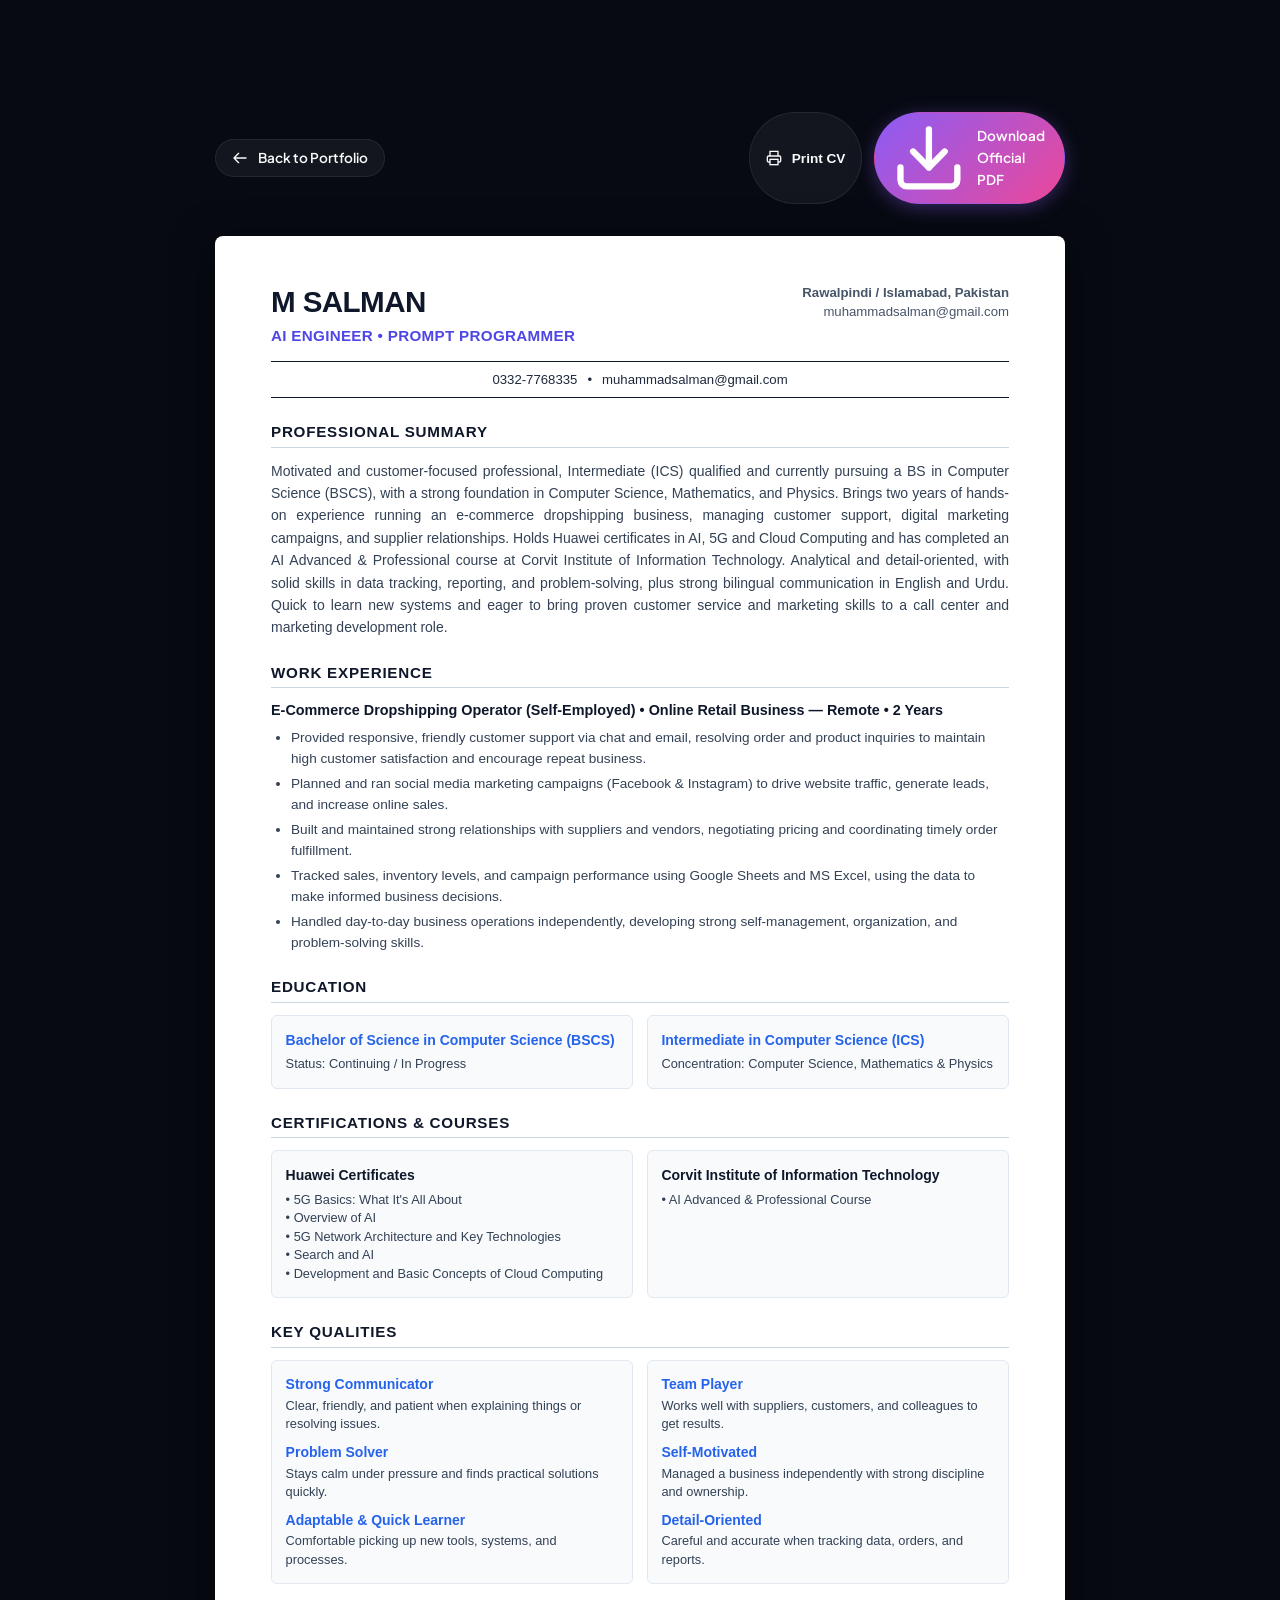
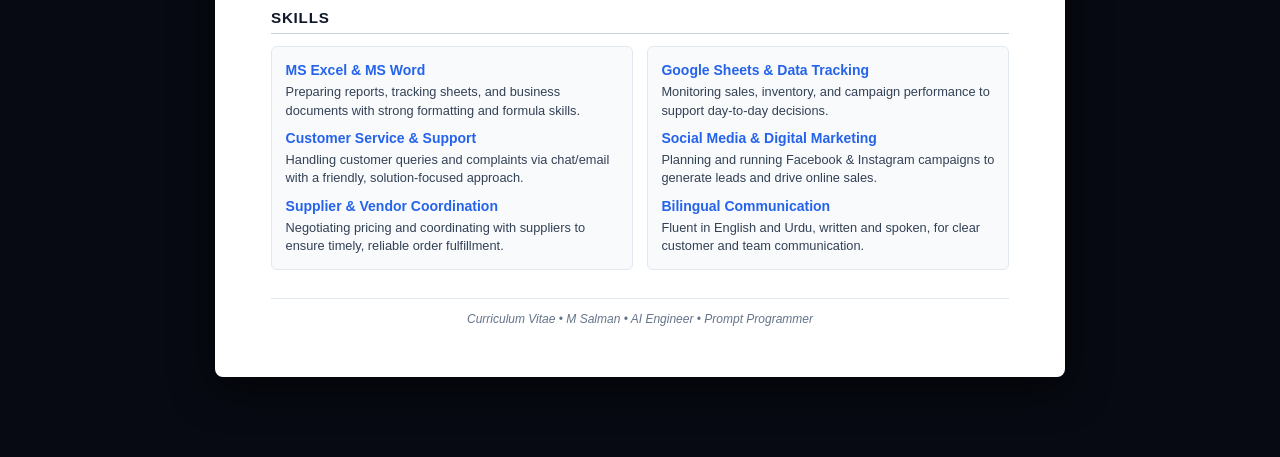
==== commit eb6f7dc2: "feat: update profile picture and integrate verified 1-page CV with prompt programming experience" ====
--- a/cv.html
+++ b/cv.html
@@ -3,8 +3,8 @@
 <head>
   <meta charset="UTF-8">
   <meta name="viewport" content="width=device-width, initial-scale=1.0">
-  <title>Curriculum Vitae • Muhammad Salman | AI Engineer</title>
-  <meta name="description" content="Executive Curriculum Vitae of Muhammad Salman, AI Engineer specializing in Machine Learning, Generative AI Agents, and Embedded Robotics.">
+  <title>Curriculum Vitae • M Salman | AI Engineer • Prompt Programmer</title>
+  <meta name="description" content="Official Curriculum Vitae of M Salman, AI Engineer and Prompt Programmer.">
 
   <!-- Favicon -->
   <link rel="icon" type="image/svg+xml" href="./assets/images/favicon.svg?v=1795289616">
@@ -40,102 +40,167 @@
           <span>Print CV</span>
         </button>
 
-        <a href="./assets/docs/Muhammad_Salman_CV.pdf?v=1795524690" download="Muhammad_Salman_CV.pdf" class="btn btn-primary btn-sm">
+        <a href="./assets/docs/Muhammad_Salman_CV.pdf?v=1795539968" download="Muhammad_Salman_CV.pdf" class="btn btn-primary btn-sm">
           <svg class="w-4 h-4" fill="none" stroke="currentColor" stroke-width="2" stroke-linecap="round" stroke-linejoin="round" viewBox="0 0 24 24"><path d="M21 15v4a2 2 0 0 1-2 2H5a2 2 0 0 1-2-2v-4"/><polyline points="7 10 12 15 17 10"/><line x1="12" x2="12" y1="15" y2="3"/></svg>          <span>Download Official PDF</span>
         </a>
       </div>
     </div>
 
-    <!-- The ATS CV Document (Stops strictly at Programming Languages) -->
+    <!-- The Exact ATS CV Document -->
     <div class="cv-document">
-      <!-- 1. Personal Header and Contact Details -->
+      <!-- Header -->
       <div class="cv-header">
         <div>
-          <h1 class="cv-header-name">MUHAMMAD SALMAN</h1>
-          <div class="cv-header-role">AI ENGINEER • MACHINE LEARNING & ROBOTICS ARCHITECT</div>
+          <h1 class="cv-header-name">M SALMAN</h1>
+          <div class="cv-header-role">AI ENGINEER • PROMPT PROGRAMMER</div>
         </div>
         <div class="cv-header-meta">
-          <div><strong>Islamabad & Rawalpindi, Pakistan</strong></div>
-          <div>PEC Registered • UTC+5 (Remote Ready)</div>
-          <div>contact@muhammadsalman.ai</div>
-        </div>
-      </div>
-
-      <!-- Contact Bar -->
+          <div><strong>Rawalpindi / Islamabad, Pakistan</strong></div>
+          <div>muhammadsalman@gmail.com</div>
+        </div>
+      </div>
+
+      <!-- Contact Sub Bar -->
       <div class="cv-contact-bar">
-        +92 300 1234567 &nbsp;•&nbsp;
-        contact@muhammadsalman.ai &nbsp;•&nbsp;
-        linkedin.com/in/muhammad-salman-ai &nbsp;•&nbsp;
-        github.com/salmankhansherani7-lang
-      </div>
-
-      <!-- 2. Professional Summary -->
+        0332-7768335 &nbsp;•&nbsp; muhammadsalman@gmail.com
+      </div>
+
+      <!-- 1. Professional Summary -->
       <div class="cv-section">
         <h2 class="cv-section-title">PROFESSIONAL SUMMARY</h2>
         <p class="cv-summary-text">
-          Results-driven AI Engineer with strong expertise in bridging deep neural architectures, autonomous multi-agent systems, and production web platforms. Proficient in developing high-accuracy computer vision pipelines (YOLOv8 + MediaPipe), RAG architectures with vector embeddings, and real-time edge telemetry microservices. Dedicated to engineering maintainable, scalable, and secure intelligent systems that solve real-world problems.        </p>
-      </div>
-
-      <!-- 3. Technical Core Competencies (Sections 3 to 8, stopping strictly at Programming Languages) -->
-      <div class="cv-section">
-        <h2 class="cv-section-title">TECHNICAL CORE COMPETENCIES</h2>
-        <div class="cv-competencies-grid">
-          <!-- 4. AI, Machine Learning & Computer Vision -->
-          <div class="cv-comp-card">
-            <h3 class="cv-comp-title">AI, Machine Learning & Computer Vision:</h3>
-            <p class="cv-comp-body">
-              PyTorch, TensorFlow, Keras, Scikit-Learn, OpenCV, Ultralytics YOLOv8, MediaPipe Face Mesh, CNNs, Facial Landmark Alignment, Anti-spoofing Blink Detection, Scipy, NumPy, Pandas.
-            </p>
-          </div>
-
-          <!-- 5. Generative AI & Autonomous Multi-Agents -->
-          <div class="cv-comp-card">
-            <h3 class="cv-comp-title">Generative AI & Autonomous Multi-Agents:</h3>
-            <p class="cv-comp-body">
-              CrewAI, LangChain, LangGraph Architecture, Multi-Agent Collaboration, RAG Architecture, Vector DBs (ChromaDB, FAISS), OpenAI & Claude Tool-Use, Function Calling, Prompt Tuning, n8n.
-            </p>
-          </div>
-
-          <!-- 6. Robotics & Embedded IoT Systems -->
-          <div class="cv-comp-card">
-            <h3 class="cv-comp-title">Robotics & Embedded IoT Systems:</h3>
-            <p class="cv-comp-body">
-              ESP32 Microcontrollers, ESP-NOW Mesh Protocol (Sub-20ms wireless latency), Arduino C++, Raspberry Pi, Sensor Fusion (Ultrasonic, PIR, DHT22, LDR), Motor Actuation (L298N, Servos), Wokwi.
-            </p>
-          </div>
-
-          <!-- 7. Full-Stack Web & API Architecture -->
-          <div class="cv-comp-card">
-            <h3 class="cv-comp-title">Full-Stack Web & API Architecture:</h3>
-            <p class="cv-comp-body">
-              PHP & MySQL, Modern JavaScript (ES6+), React.js, Node.js, Tailwind CSS, Alpine.js, RESTful APIs, JSON, Google OAuth 2.0, Firebase, Figma UI/UX Design Systems.
-            </p>
-          </div>
-
-          <!-- 8. Programming Languages (FINAL SECTION - NO FURTHER SECTIONS) -->
-          <div class="cv-comp-card">
-            <h3 class="cv-comp-title">Programming Languages:</h3>
-            <p class="cv-comp-body">
-              Python (Advanced OOP / Asynchronous / Scientific Stack), C++ (Firmware & Pointers), JavaScript (ES6+, DOM, Async/Await), PHP (Modern 8+, PDO), SQL (PostgreSQL, MySQL, SQLite).
-            </p>
-          </div>
-
-          <!-- DevOps & Systems Environment -->
-          <div class="cv-comp-card">
-            <h3 class="cv-comp-title">DevOps, Environments & Systems:</h3>
-            <p class="cv-comp-body">
-              Git, GitHub Actions, Docker, CI/CD, Linux/Bash, VS Code, Google Colab, Technical Instruction, STEM Curriculum Design, Engineering Team Leadership.
-            </p>
-          </div>
-        </div>
-      </div>
-
-      <!-- CV Footer Notice -->
+          Motivated and customer-focused professional, Intermediate (ICS) qualified and currently pursuing a BS in Computer Science (BSCS), with a strong foundation in Computer Science, Mathematics, and Physics. Brings two years of hands-on experience running an e-commerce dropshipping business, managing customer support, digital marketing campaigns, and supplier relationships. Holds Huawei certificates in AI, 5G and Cloud Computing and has completed an AI Advanced & Professional course at Corvit Institute of Information Technology. Analytical and detail-oriented, with solid skills in data tracking, reporting, and problem-solving, plus strong bilingual communication in English and Urdu. Quick to learn new systems and eager to bring proven customer service and marketing skills to a call center and marketing development role.
+        </p>
+      </div>
+
+      <!-- 2. Work Experience -->
+      <div class="cv-section">
+        <h2 class="cv-section-title">WORK EXPERIENCE</h2>
+        <div style="font-weight: 700; font-size: 0.9rem; color: #0f172a; margin-bottom: 0.35rem;">
+          E-Commerce Dropshipping Operator (Self-Employed) • Online Retail Business — Remote • 2 Years
+        </div>
+        <ul style="margin: 0; padding-left: 1.25rem; font-size: 0.85rem; color: #334155; line-height: 1.55;">
+          <li style="margin-bottom: 0.25rem;">Provided responsive, friendly customer support via chat and email, resolving order and product inquiries to maintain high customer satisfaction and encourage repeat business.</li>
+          <li style="margin-bottom: 0.25rem;">Planned and ran social media marketing campaigns (Facebook & Instagram) to drive website traffic, generate leads, and increase online sales.</li>
+          <li style="margin-bottom: 0.25rem;">Built and maintained strong relationships with suppliers and vendors, negotiating pricing and coordinating timely order fulfillment.</li>
+          <li style="margin-bottom: 0.25rem;">Tracked sales, inventory levels, and campaign performance using Google Sheets and MS Excel, using the data to make informed business decisions.</li>
+          <li>Handled day-to-day business operations independently, developing strong self-management, organization, and problem-solving skills.</li>
+        </ul>
+      </div>
+
+      <!-- 3. Education -->
+      <div class="cv-section">
+        <h2 class="cv-section-title">EDUCATION</h2>
+        <div class="cv-competencies-grid">
+          <div class="cv-comp-card">
+            <div class="cv-comp-title" style="color: #2563eb;">Bachelor of Science in Computer Science (BSCS)</div>
+            <div class="cv-comp-body">Status: Continuing / In Progress</div>
+          </div>
+          <div class="cv-comp-card">
+            <div class="cv-comp-title" style="color: #2563eb;">Intermediate in Computer Science (ICS)</div>
+            <div class="cv-comp-body">Concentration: Computer Science, Mathematics & Physics</div>
+          </div>
+        </div>
+      </div>
+
+      <!-- 4. Certifications & Courses -->
+      <div class="cv-section">
+        <h2 class="cv-section-title">CERTIFICATIONS & COURSES</h2>
+        <div class="cv-competencies-grid">
+          <div class="cv-comp-card">
+            <div class="cv-comp-title" style="color: #0f172a;">Huawei Certificates</div>
+            <div class="cv-comp-body">
+              • 5G Basics: What It's All About<br>
+              • Overview of AI<br>
+              • 5G Network Architecture and Key Technologies<br>
+              • Search and AI<br>
+              • Development and Basic Concepts of Cloud Computing
+            </div>
+          </div>
+          <div class="cv-comp-card">
+            <div class="cv-comp-title" style="color: #0f172a;">Corvit Institute of Information Technology</div>
+            <div class="cv-comp-body">
+              • AI Advanced & Professional Course
+            </div>
+          </div>
+        </div>
+      </div>
+
+      <!-- 5. Key Qualities -->
+      <div class="cv-section">
+        <h2 class="cv-section-title">KEY QUALITIES</h2>
+        <div class="cv-competencies-grid">
+          <div class="cv-comp-card">
+            <div style="margin-bottom: 0.5rem;">
+              <div class="cv-comp-title" style="color: #2563eb; margin-bottom: 0.15rem;">Strong Communicator</div>
+              <div class="cv-comp-body">Clear, friendly, and patient when explaining things or resolving issues.</div>
+            </div>
+            <div style="margin-bottom: 0.5rem;">
+              <div class="cv-comp-title" style="color: #2563eb; margin-bottom: 0.15rem;">Problem Solver</div>
+              <div class="cv-comp-body">Stays calm under pressure and finds practical solutions quickly.</div>
+            </div>
+            <div>
+              <div class="cv-comp-title" style="color: #2563eb; margin-bottom: 0.15rem;">Adaptable & Quick Learner</div>
+              <div class="cv-comp-body">Comfortable picking up new tools, systems, and processes.</div>
+            </div>
+          </div>
+          <div class="cv-comp-card">
+            <div style="margin-bottom: 0.5rem;">
+              <div class="cv-comp-title" style="color: #2563eb; margin-bottom: 0.15rem;">Team Player</div>
+              <div class="cv-comp-body">Works well with suppliers, customers, and colleagues to get results.</div>
+            </div>
+            <div style="margin-bottom: 0.5rem;">
+              <div class="cv-comp-title" style="color: #2563eb; margin-bottom: 0.15rem;">Self-Motivated</div>
+              <div class="cv-comp-body">Managed a business independently with strong discipline and ownership.</div>
+            </div>
+            <div>
+              <div class="cv-comp-title" style="color: #2563eb; margin-bottom: 0.15rem;">Detail-Oriented</div>
+              <div class="cv-comp-body">Careful and accurate when tracking data, orders, and reports.</div>
+            </div>
+          </div>
+        </div>
+      </div>
+
+      <!-- 6. Skills -->
+      <div class="cv-section">
+        <h2 class="cv-section-title">SKILLS</h2>
+        <div class="cv-competencies-grid">
+          <div class="cv-comp-card">
+            <div style="margin-bottom: 0.5rem;">
+              <div class="cv-comp-title" style="color: #2563eb; margin-bottom: 0.15rem;">MS Excel & MS Word</div>
+              <div class="cv-comp-body">Preparing reports, tracking sheets, and business documents with strong formatting and formula skills.</div>
+            </div>
+            <div style="margin-bottom: 0.5rem;">
+              <div class="cv-comp-title" style="color: #2563eb; margin-bottom: 0.15rem;">Customer Service & Support</div>
+              <div class="cv-comp-body">Handling customer queries and complaints via chat/email with a friendly, solution-focused approach.</div>
+            </div>
+            <div>
+              <div class="cv-comp-title" style="color: #2563eb; margin-bottom: 0.15rem;">Supplier & Vendor Coordination</div>
+              <div class="cv-comp-body">Negotiating pricing and coordinating with suppliers to ensure timely, reliable order fulfillment.</div>
+            </div>
+          </div>
+          <div class="cv-comp-card">
+            <div style="margin-bottom: 0.5rem;">
+              <div class="cv-comp-title" style="color: #2563eb; margin-bottom: 0.15rem;">Google Sheets & Data Tracking</div>
+              <div class="cv-comp-body">Monitoring sales, inventory, and campaign performance to support day-to-day decisions.</div>
+            </div>
+            <div style="margin-bottom: 0.5rem;">
+              <div class="cv-comp-title" style="color: #2563eb; margin-bottom: 0.15rem;">Social Media & Digital Marketing</div>
+              <div class="cv-comp-body">Planning and running Facebook & Instagram campaigns to generate leads and drive online sales.</div>
+            </div>
+            <div>
+              <div class="cv-comp-title" style="color: #2563eb; margin-bottom: 0.15rem;">Bilingual Communication</div>
+              <div class="cv-comp-body">Fluent in English and Urdu, written and spoken, for clear customer and team communication.</div>
+            </div>
+          </div>
+        </div>
+      </div>
+
+      <!-- Document Footer -->
       <div class="cv-footer-notice">
-        Curriculum Vitae • Muhammad Salman • AI Engineer • Verified Digital Portfolio
+        Curriculum Vitae • M Salman • AI Engineer • Prompt Programmer
       </div>
     </div>
   </div>
 </body>
 </html>
-
